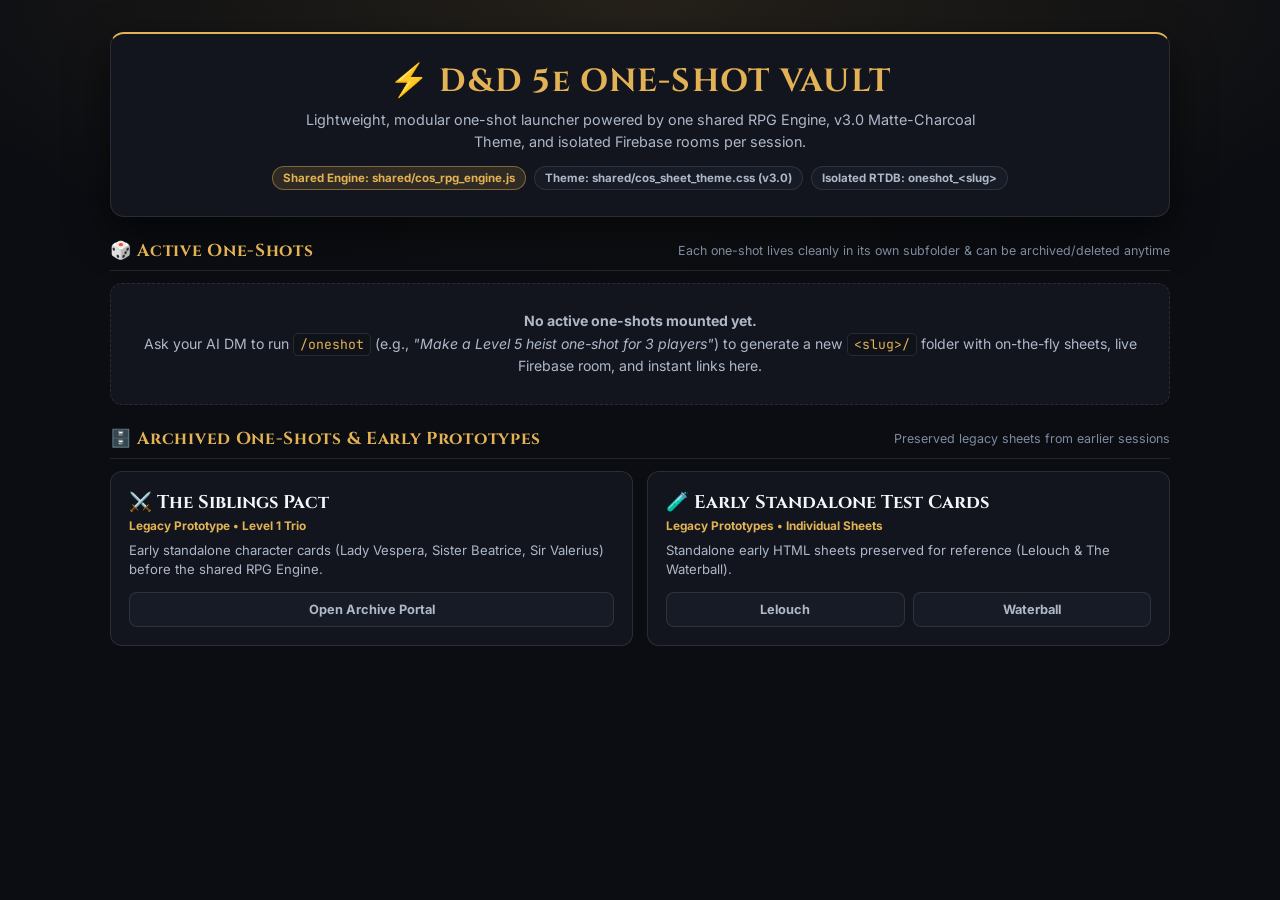
==== index.html @ 45becb26 "Initialize modular D&D 5e One-Shot Vault with shared RPG Engine and template" ====
<!DOCTYPE html>
<html lang="en">
<head>
    <meta charset="UTF-8">
    <meta name="viewport" content="width=device-width, initial-scale=1.0">
    <meta name="color-scheme" content="dark">
    <title>D&amp;D 5e One-Shot Vault — Live Hub</title>
    <link rel="preconnect" href="https://fonts.googleapis.com">
    <link rel="preconnect" href="https://fonts.gstatic.com" crossorigin>
    <link href="https://fonts.googleapis.com/css2?family=Cinzel:wght@600;700;800&family=Inter:wght@400;500;600;700&family=JetBrains+Mono:wght@500;700&display=swap" rel="stylesheet">
    <style>
        :root {
            color-scheme: dark;
            --bg-page: #0b0d12;
            --bg-card: #12151d;
            --bg-sub: #171b25;
            --bg-well: #0f1219;
            --border: rgba(255, 255, 255, 0.1);
            --gold: #e2b254;
            --gold-soft: rgba(226, 178, 84, 0.14);
            --gold-border: rgba(226, 178, 84, 0.45);
            --blue: #58a6df;
            --green: #3fb980;
            --text: #f3f5f9;
            --dim: #aeb8c9;
            --muted: #7f8b9f;
        }
        * { box-sizing: border-box; margin: 0; padding: 0; }
        body {
            background: radial-gradient(ellipse 90% 45% at 50% 0%, rgba(226, 178, 84, 0.12), transparent 68%), var(--bg-page);
            color: var(--text);
            font-family: 'Inter', system-ui, -apple-system, sans-serif;
            min-height: 100vh;
            padding: 32px 16px 60px;
            display: flex;
            justify-content: center;
        }
        .container { width: 100%; max-width: 1060px; display: flex; flex-direction: column; gap: 22px; }
        header {
            background: var(--bg-card);
            border: 1px solid var(--border);
            border-top: 2px solid var(--gold);
            border-radius: 14px;
            padding: 26px 22px;
            text-align: center;
            box-shadow: 0 16px 42px rgba(0, 0, 0, 0.6);
        }
        header h1 {
            font-family: 'Cinzel', serif;
            color: var(--gold);
            font-size: clamp(1.45rem, 2.5vw, 2.05rem);
            letter-spacing: 0.04em;
            margin-bottom: 6px;
        }
        header p { color: var(--dim); font-size: 0.9rem; max-width: 720px; margin: 0 auto 14px; line-height: 1.5; }
        .pill-row { display: flex; justify-content: center; flex-wrap: wrap; gap: 8px; }
        .pill {
            font-size: 0.72rem; font-weight: 700; padding: 4px 10px; border-radius: 999px;
            background: var(--bg-sub); border: 1px solid var(--border); color: var(--dim);
        }
        .pill.gold { color: var(--gold); border-color: var(--gold-border); background: var(--gold-soft); }
        .section-head {
            display: flex; justify-content: space-between; align-items: center; gap: 10px; flex-wrap: wrap;
            border-bottom: 1px solid var(--border); padding-bottom: 8px;
        }
        .section-head h2 {
            font-family: 'Cinzel', serif; font-size: 1.08rem; color: var(--gold); letter-spacing: 0.04em;
        }
        .section-head span { font-size: 0.78rem; color: var(--muted); }
        .grid { display: grid; grid-template-columns: repeat(auto-fit, minmax(290px, 1fr)); gap: 14px; }
        .card {
            background: var(--bg-card); border: 1px solid var(--border); border-radius: 12px; padding: 18px;
            display: flex; flex-direction: column; justify-content: space-between; gap: 12px;
            transition: border-color 0.16s ease, transform 0.16s ease;
        }
        .card:hover { border-color: var(--gold-border); transform: translateY(-2px); }
        .card h3 { font-family: 'Cinzel', serif; font-size: 1.15rem; color: var(--text); margin-bottom: 4px; }
        .card .meta { font-size: 0.74rem; color: var(--gold); font-weight: 700; margin-bottom: 8px; }
        .card p { font-size: 0.82rem; color: var(--dim); line-height: 1.48; }
        .btn-row { display: flex; gap: 8px; flex-wrap: wrap; }
        .btn {
            flex: 1; min-width: 120px; display: inline-flex; justify-content: center; align-items: center; gap: 6px;
            padding: 9px 12px; border-radius: 8px; font-size: 0.8rem; font-weight: 700; text-decoration: none;
            background: var(--bg-sub); color: var(--gold); border: 1px solid var(--gold-border);
        }
        .btn:hover { background: #222837; }
        .btn.secondary { color: var(--dim); border-color: var(--border); }
        .empty-box {
            background: var(--bg-card); border: 1px dashed var(--border); border-radius: 12px;
            padding: 26px 20px; text-align: center; color: var(--dim); font-size: 0.88rem; line-height: 1.6;
        }
        .empty-box code {
            font-family: 'JetBrains Mono', monospace; font-size: 0.82rem;
            background: var(--bg-well); border: 1px solid var(--border); padding: 2px 6px; border-radius: 5px; color: var(--gold);
        }
    </style>
</head>
<body>
    <div class="container">
        <header>
            <h1>⚡ D&amp;D 5e ONE-SHOT VAULT</h1>
            <p>Lightweight, modular one-shot launcher powered by one shared RPG Engine, v3.0 Matte-Charcoal Theme, and isolated Firebase rooms per session.</p>
            <div class="pill-row">
                <span class="pill gold">Shared Engine: shared/cos_rpg_engine.js</span>
                <span class="pill">Theme: shared/cos_sheet_theme.css (v3.0)</span>
                <span class="pill">Isolated RTDB: oneshot_&lt;slug&gt;</span>
            </div>
        </header>

        <section>
            <div class="section-head">
                <h2>🎲 Active One-Shots</h2>
                <span>Each one-shot lives cleanly in its own subfolder &amp; can be archived/deleted anytime</span>
            </div>
            <div class="grid" style="margin-top: 12px;">
                <!-- ADD NEW ONE-SHOT CARDS HERE -->
                <div class="empty-box" style="grid-column: 1 / -1;">
                    <strong>No active one-shots mounted yet.</strong><br>
                    Ask your AI DM to run <code>/oneshot</code> (e.g., <em>"Make a Level 5 heist one-shot for 3 players"</em>) to generate a new <code>&lt;slug&gt;/</code> folder with on-the-fly sheets, live Firebase room, and instant links here.
                </div>
            </div>
        </section>

        <section>
            <div class="section-head">
                <h2>🗄️ Archived One-Shots &amp; Early Prototypes</h2>
                <span>Preserved legacy sheets from earlier sessions</span>
            </div>
            <div class="grid" style="margin-top: 12px;">
                <div class="card">
                    <div>
                        <h3>⚔️ The Siblings Pact</h3>
                        <div class="meta">Legacy Prototype • Level 1 Trio</div>
                        <p>Early standalone character cards (Lady Vespera, Sister Beatrice, Sir Valerius) before the shared RPG Engine.</p>
                    </div>
                    <div class="btn-row">
                        <a href="archive/siblings-and-early-tests/index.html" class="btn secondary">Open Archive Portal</a>
                    </div>
                </div>
                <div class="card">
                    <div>
                        <h3>🧪 Early Standalone Test Cards</h3>
                        <div class="meta">Legacy Prototypes • Individual Sheets</div>
                        <p>Standalone early HTML sheets preserved for reference (Lelouch &amp; The Waterball).</p>
                    </div>
                    <div class="btn-row">
                        <a href="archive/siblings-and-early-tests/LELOUCH_PLAYER_SHEET.html" class="btn secondary">Lelouch</a>
                        <a href="archive/siblings-and-early-tests/WATERBALL_PLAYER_SHEET.html" class="btn secondary">Waterball</a>
                    </div>
                </div>
            </div>
        </section>
    </div>
</body>
</html>
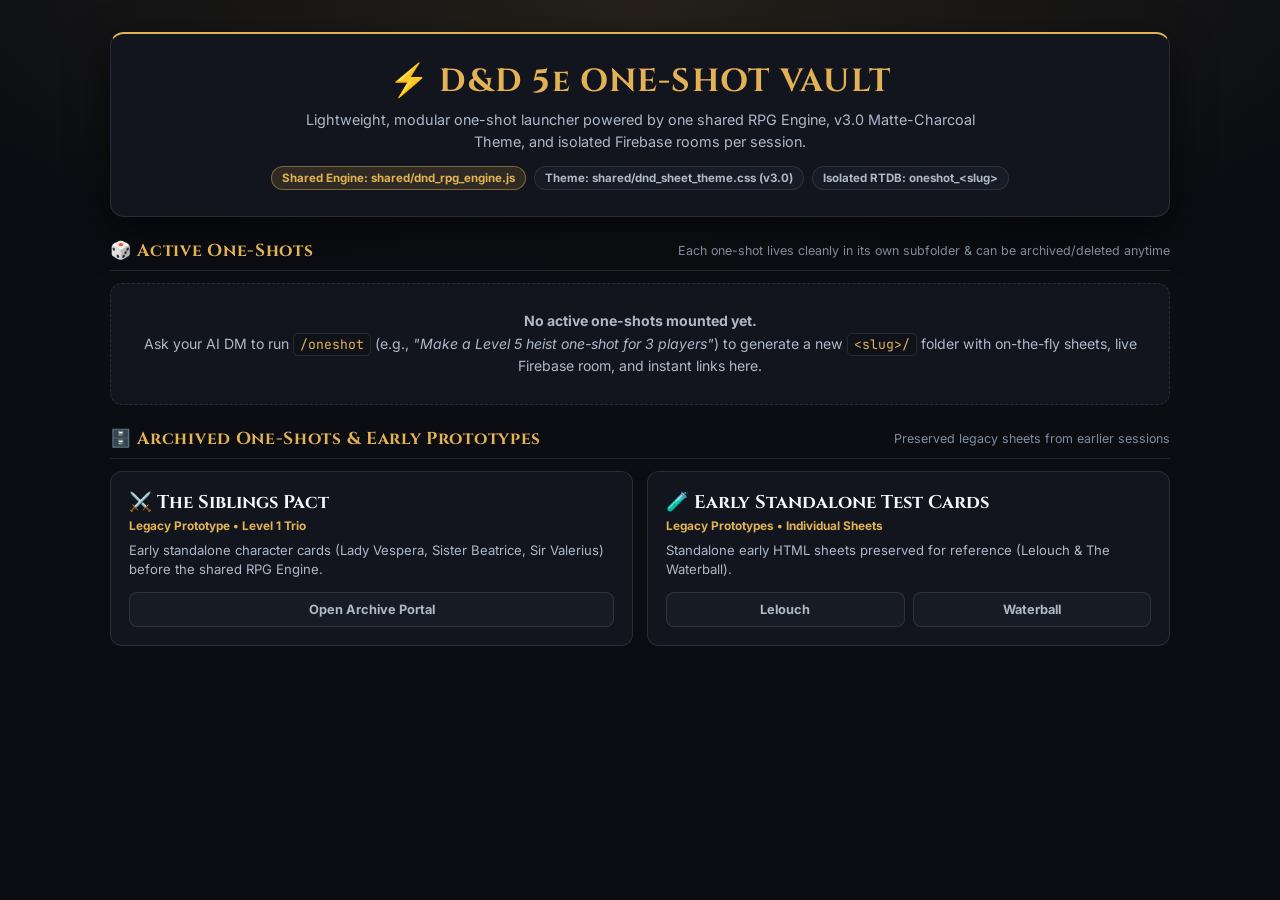
==== commit a4f77650: "Rename shared one-shot assets to dnd_ prefix (keep COS_RPG alias)" ====
--- a/index.html
+++ b/index.html
@@ -101,8 +101,8 @@
             <h1>⚡ D&amp;D 5e ONE-SHOT VAULT</h1>
             <p>Lightweight, modular one-shot launcher powered by one shared RPG Engine, v3.0 Matte-Charcoal Theme, and isolated Firebase rooms per session.</p>
             <div class="pill-row">
-                <span class="pill gold">Shared Engine: shared/cos_rpg_engine.js</span>
-                <span class="pill">Theme: shared/cos_sheet_theme.css (v3.0)</span>
+                <span class="pill gold">Shared Engine: shared/dnd_rpg_engine.js</span>
+                <span class="pill">Theme: shared/dnd_sheet_theme.css (v3.0)</span>
                 <span class="pill">Isolated RTDB: oneshot_&lt;slug&gt;</span>
             </div>
         </header>
